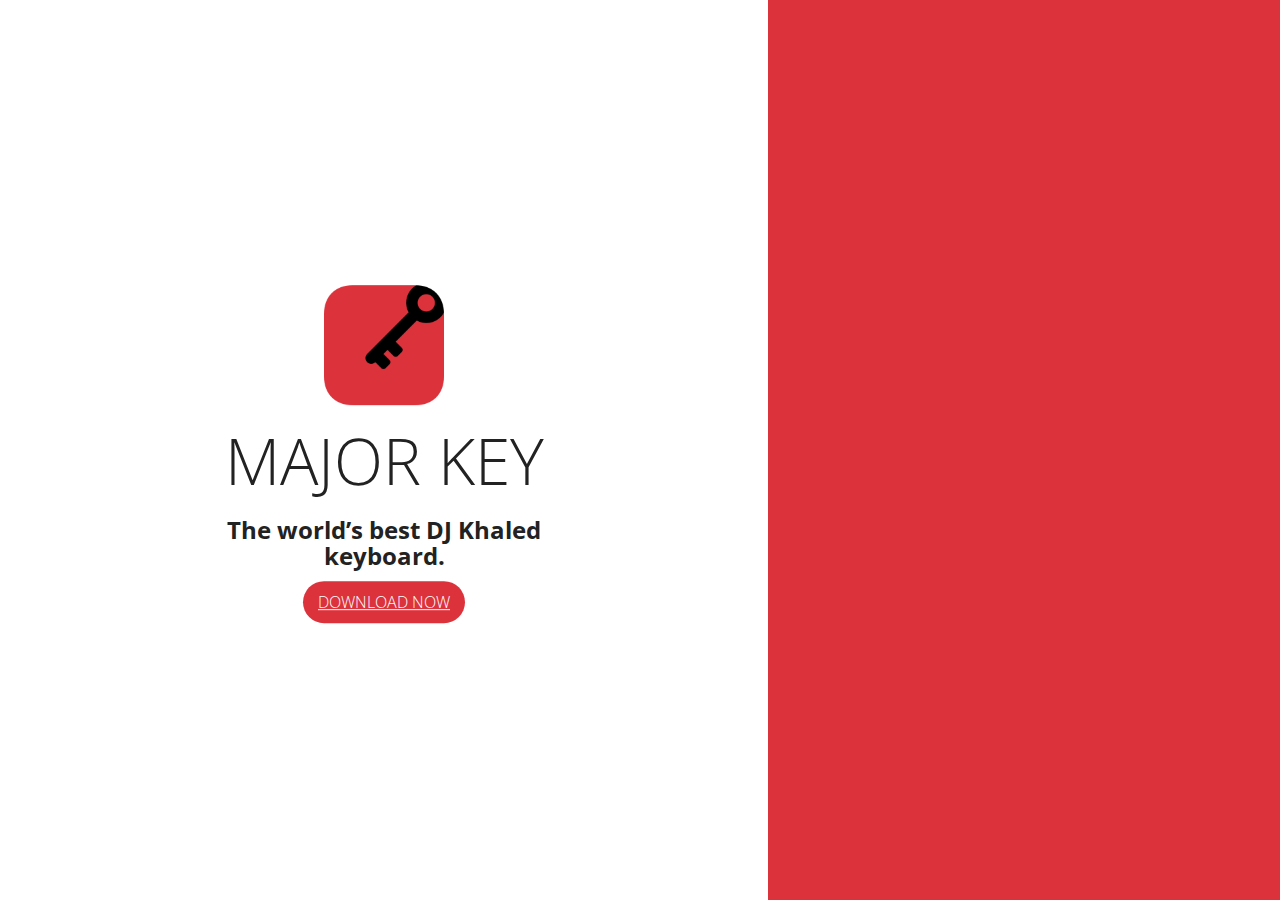
==== index.html @ be2f9a2a "update image location" ====
<!doctype html>
<!--[if lt IE 7]>      <html class="no-js lt-ie9 lt-ie8 lt-ie7" lang=""> <![endif]-->
<!--[if IE 7]>         <html class="no-js lt-ie9 lt-ie8" lang=""> <![endif]-->
<!--[if IE 8]>         <html class="no-js lt-ie9" lang=""> <![endif]-->
<!--[if gt IE 8]><!--> <html class="no-js" lang=""> <!--<![endif]-->
    <head>
        <meta charset="utf-8">
        <meta http-equiv="X-UA-Compatible" content="IE=edge,chrome=1">
        <title>Major Key — Quotes from the Internet's Favorite Jetskiier</title>
        <meta name="description" content="">
        <meta name="viewport" content="width=device-width, initial-scale=1">
        <link rel="apple-touch-icon" sizes="57x57" href="img/apple-icon-57x57.png">
        <link rel="apple-touch-icon" sizes="60x60" href="img/apple-icon-60x60.png">
        <link rel="apple-touch-icon" sizes="72x72" href="img/apple-icon-72x72.png">
        <link rel="apple-touch-icon" sizes="76x76" href="img/apple-icon-76x76.png">
        <link rel="apple-touch-icon" sizes="114x114" href="img/apple-icon-114x114.png">
        <link rel="apple-touch-icon" sizes="120x120" href="img/apple-icon-120x120.png">
        <link rel="apple-touch-icon" sizes="144x144" href="img/apple-icon-144x144.png">
        <link rel="apple-touch-icon" sizes="152x152" href="img/apple-icon-152x152.png">
        <link rel="apple-touch-icon" sizes="180x180" href="img/apple-icon-180x180.png">
        <link rel="icon" type="image/png" sizes="192x192"  href="img/android-icon-192x192.png">
        <link rel="icon" type="image/png" sizes="32x32" href="img/favicon-32x32.png">
        <link rel="icon" type="image/png" sizes="96x96" href="img/favicon-96x96.png">
        <link rel="icon" type="image/png" sizes="16x16" href="img/favicon-16x16.png">
        <meta name="msapplication-TileColor" content="#ffffff">
        <meta name="msapplication-TileImage" content="img/ms-icon-144x144.png">
        <meta name="theme-color" content="#ffffff">

        <link rel="stylesheet" href="css/normalize.min.css">
        <link rel="stylesheet" href="css/main.css">
        <link href='https://fonts.googleapis.com/css?family=Open+Sans:400,300,600' rel='stylesheet' type='text/css'>
        <link rel="stylesheet" type="
        text/css" href="css/styles.css">

        <meta name="twitter:card" content="summary_large_image">
        <meta name="twitter:site" content="@meghhv">
        <meta name="twitter:creator" content="@meghhv">
        <meta name="twitter:title" content="Major Key — Quotes from the Internet's Favorite Jetskiier">
        <meta name="twitter:description" content="They don't want you to have this app. But you're smart and you gonna download this app. Choose from over 80 quotes pulled straight from the snaps we all love. You're always one tap away from the key, lion, and bless up emojis.

        Send a quote. And anotha one. And anotha one. And anotha one.">
        <meta name="twitter:image" content="img/opengraph-img.png">

        <meta property="og:url" content="http://majorkey.co" />
        <meta property="og:title" content="Major Key — Quotes from the Internet's Favorite Jetskiier" />
        <meta descroption="og:description" content="They don't want you to have this app. But you're smart and you gonna download this app. Choose from over 80 quotes pulled straight from the snaps we all love. You're always one tap away from the key, lion, and bless up emojis." />
        <meta property="og:site_name" content="Major Key" />
        <meta property="og:image" content="http://majorkey.co/img/opengraph-image.png" />


        <script src="js/vendor/modernizr-2.8.3-respond-1.4.2.min.js"></script>
    </head>
    <body>
        <!--[if lt IE 8]>
            <p class="browserupgrade">You are using an <strong>outdated</strong> browser. Please <a href="http://browsehappy.com/">upgrade your browser</a> to improve your experience.</p>
        <![endif]-->

     <!--    <div class="header-container">
            <header class="wrapper clearfix">
                <h1 class="title">h1.title</h1>
                <nav>
                    <ul>
                        <li><a href="#">nav ul li a</a></li>
                        <li><a href="#">nav ul li a</a></li>
                        <li><a href="#">nav ul li a</a></li>
                    </ul>
                </nav>
            </header>
        </div>

        <div class="main-container">
            <div class="main wrapper clearfix">


                <div >
                    <button class="round-button">DOWNLOAD NOW</button>
                </div>
            </div>
        </div>  --><!-- #main-container -->

        <div class="left-box">
            <div class="info-box centered">
                <img class="app-icon" src="img/app-icon-60@3x.png">
                <h1 class="main-title">MAJOR KEY</h1>
                <h2>The world’s best DJ Khaled keyboard.</h2>
                <a href="https://itunes.apple.com/us/app/major-key/id1076237452?ls=1&mt=8" target="_blank" class="round-button red-bg">DOWNLOAD NOW</a>
            </div>

        </div>

        <div class="right-box red-bg">
            <div class="info-box centered">
                <div class="iphone" src="img/black_iphone_outline.png">
            </div>
        </div>
<!--
        <div class="footer-container">
            <footer class="wrapper">
                <h3>footer</h3>
            </footer>
        </div> -->

        <script src="js/main.js"></script>

        <!-- Google Analytics: change UA-XXXXX-X to be your site's ID. -->
        <script>
            (function(b,o,i,l,e,r){b.GoogleAnalyticsObject=l;b[l]||(b[l]=
            function(){(b[l].q=b[l].q||[]).push(arguments)});b[l].l=+new Date;
            e=o.createElement(i);r=o.getElementsByTagName(i)[0];
            e.src='//www.google-analytics.com/analytics.js';
            r.parentNode.insertBefore(e,r)}(window,document,'script','ga'));
            ga('create','UA-73429912-1','auto');ga('send','pageview');
        </script>
    </body>
</html>
---- css/main.css ----
/*! HTML5 Boilerplate v5.0 | MIT License | http://h5bp.com/ */

html {
    color: #222;
    font-size: 1em;
    line-height: 1.4;
}

::-moz-selection {
    background: #b3d4fc;
    text-shadow: none;
}

::selection {
    background: #b3d4fc;
    text-shadow: none;
}

hr {
    display: block;
    height: 1px;
    border: 0;
    border-top: 1px solid #ccc;
    margin: 1em 0;
    padding: 0;
}

audio,
canvas,
iframe,
img,
svg,
video {
    vertical-align: middle;
}

fieldset {
    border: 0;
    margin: 0;
    padding: 0;
}

textarea {
    resize: vertical;
}

.browserupgrade {
    margin: 0.2em 0;
    background: #ccc;
    color: #000;
    padding: 0.2em 0;
}


/* ===== Initializr Styles ==================================================
   Author: Jonathan Verrecchia - verekia.com/initializr/responsive-template
   ========================================================================== */

body {
    font: 16px/26px Helvetica, Helvetica Neue, Arial;
}

.wrapper {
    width: 90%;
    margin: 0 5%;
}

/* ===================
    ALL: Orange Theme
   =================== */

.header-container {
    border-bottom: 20px solid #e44d26;
}

.footer-container,
.main aside {
    border-top: 20px solid #e44d26;
}

.header-container,
.footer-container,
.main aside {
    background: #f16529;
}

.title {
    color: white;
}

/* ==============
    MOBILE: Menu
   ============== */

nav ul {
    margin: 0;
    padding: 0;
    list-style-type: none;
}

nav a {
    display: block;
    margin-bottom: 10px;
    padding: 15px 0;

    text-align: center;
    text-decoration: none;
    font-weight: bold;

    color: white;
    background: #e44d26;
}

nav a:hover,
nav a:visited {
    color: white;
}

nav a:hover {
    text-decoration: underline;
}

/* ==============
    MOBILE: Main
   ============== */

.main {
    padding: 30px 0;
}

.main article h1 {
    font-size: 2em;
}

.main aside {
    color: white;
    padding: 0px 5% 10px;
}

.footer-container footer {
    color: white;
    padding: 20px 0;
}

/* ===============
    ALL: IE Fixes
   =============== */

.ie7 .title {
    padding-top: 20px;
}

/* ==========================================================================
   Author's custom styles
   ========================================================================== */















/* ==========================================================================
   Media Queries
   ========================================================================== */

@media only screen and (min-width: 480px) {

/* ====================
    INTERMEDIATE: Menu
   ==================== */

    nav a {
        float: left;
        width: 27%;
        margin: 0 1.7%;
        padding: 25px 2%;
        margin-bottom: 0;
    }

    nav li:first-child a {
        margin-left: 0;
    }

    nav li:last-child a {
        margin-right: 0;
    }

/* ========================
    INTERMEDIATE: IE Fixes
   ======================== */

    nav ul li {
        display: inline;
    }

    .oldie nav a {
        margin: 0 0.7%;
    }
}

@media only screen and (min-width: 768px) {

/* ====================
    WIDE: CSS3 Effects
   ==================== */

    .header-container,
    .main aside {
        -webkit-box-shadow: 0 5px 10px #aaa;
           -moz-box-shadow: 0 5px 10px #aaa;
                box-shadow: 0 5px 10px #aaa;
    }

/* ============
    WIDE: Menu
   ============ */

    .title {
        float: left;
    }

    nav {
        float: right;
        width: 38%;
    }

/* ============
    WIDE: Main
   ============ */

    .main article {
        float: left;
        width: 57%;
    }

    .main aside {
        float: right;
        width: 28%;
    }
}

@media only screen and (min-width: 1140px) {

/* ===============
    Maximal Width
   =============== */

    .wrapper {
        width: 1026px; /* 1140px - 10% for margins */
        margin: 0 auto;
    }
}

/* ==========================================================================
   Helper classes
   ========================================================================== */

.hidden {
    display: none !important;
    visibility: hidden;
}

.visuallyhidden {
    border: 0;
    clip: rect(0 0 0 0);
    height: 1px;
    margin: -1px;
    overflow: hidden;
    padding: 0;
    position: absolute;
    width: 1px;
}

.visuallyhidden.focusable:active,
.visuallyhidden.focusable:focus {
    clip: auto;
    height: auto;
    margin: 0;
    overflow: visible;
    position: static;
    width: auto;
}

.invisible {
    visibility: hidden;
}

.clearfix:before,
.clearfix:after {
    content: " ";
    display: table;
}

.clearfix:after {
    clear: both;
}

.clearfix {
    *zoom: 1;
}

/* ==========================================================================
   Print styles
   ========================================================================== */

@media print {
    *,
    *:before,
    *:after {
        background: transparent !important;
        color: #000 !important;
        box-shadow: none !important;
        text-shadow: none !important;
    }

    a,
    a:visited {
        text-decoration: underline;
    }

    a[href]:after {
        content: " (" attr(href) ")";
    }

    abbr[title]:after {
        content: " (" attr(title) ")";
    }

    a[href^="#"]:after,
    a[href^="javascript:"]:after {
        content: "";
    }

    pre,
    blockquote {
        border: 1px solid #999;
        page-break-inside: avoid;
    }

    thead {
        display: table-header-group;
    }

    tr,
    img {
        page-break-inside: avoid;
    }

    img {
        max-width: 100% !important;
    }

    p,
    h2,
    h3 {
        orphans: 3;
        widows: 3;
    }

    h2,
    h3 {
        page-break-after: avoid;
    }
}
---- css/styles.css ----
html, body {
	width: 100%;
	height: 100%;
}

body {
	font-family: 'Open Sans', "HelveticaNeue-Light", "Helvetica Neue Light", "Helvetica Neue", Helvetica, Arial, "Lucida Grande", sans-serif; 
   font-weight: 300;
   background: black;
}

.red-bg {
	background: #DC323C;
	color: white;
}

.round-button {
	border: none;
	border-radius: 99px;
	padding: 10px 15px;
	min-width: 250px;
}

.left-box {
	width: 60%;
	height: 100%;
	background: white;
	margin: 0;
	padding: 0;
	float: left;
	position: relative;
	text-align: center;
}

.right-box {
	width: 40%;
	height:100%;
	margin: 0;
	padding: 0;
	float: right;
	position: relative;
	text-align: center;
}

.centered {
	position: absolute;
	top: 50%;
	left: 50%;
	-moz-transform: translateX(-50%) translateY(-50%);
	-webkit-transform: translateX(-50%) translateY(-50%);
	-o-transform: translateX(-50%) translateY(-50%);
	-ms-transform: translateX(-50%) translateY(-50%);
	transform: translateX(-50%) translateY(-50%);
}

.app-icon {
	height: 120px;
    width: 120px;
    margin: 0 auto 10px auto;
    display: block;
}

.main-title {
	font-weight: 300;
	text-align: center;
	font-size: 4em;
	margin-left: auto;
	margin-right: auto;
}

.iphone {
	width: 100%;
	background-image: url(../img/black_iphone_outline.png);
	background-size: cover;
}
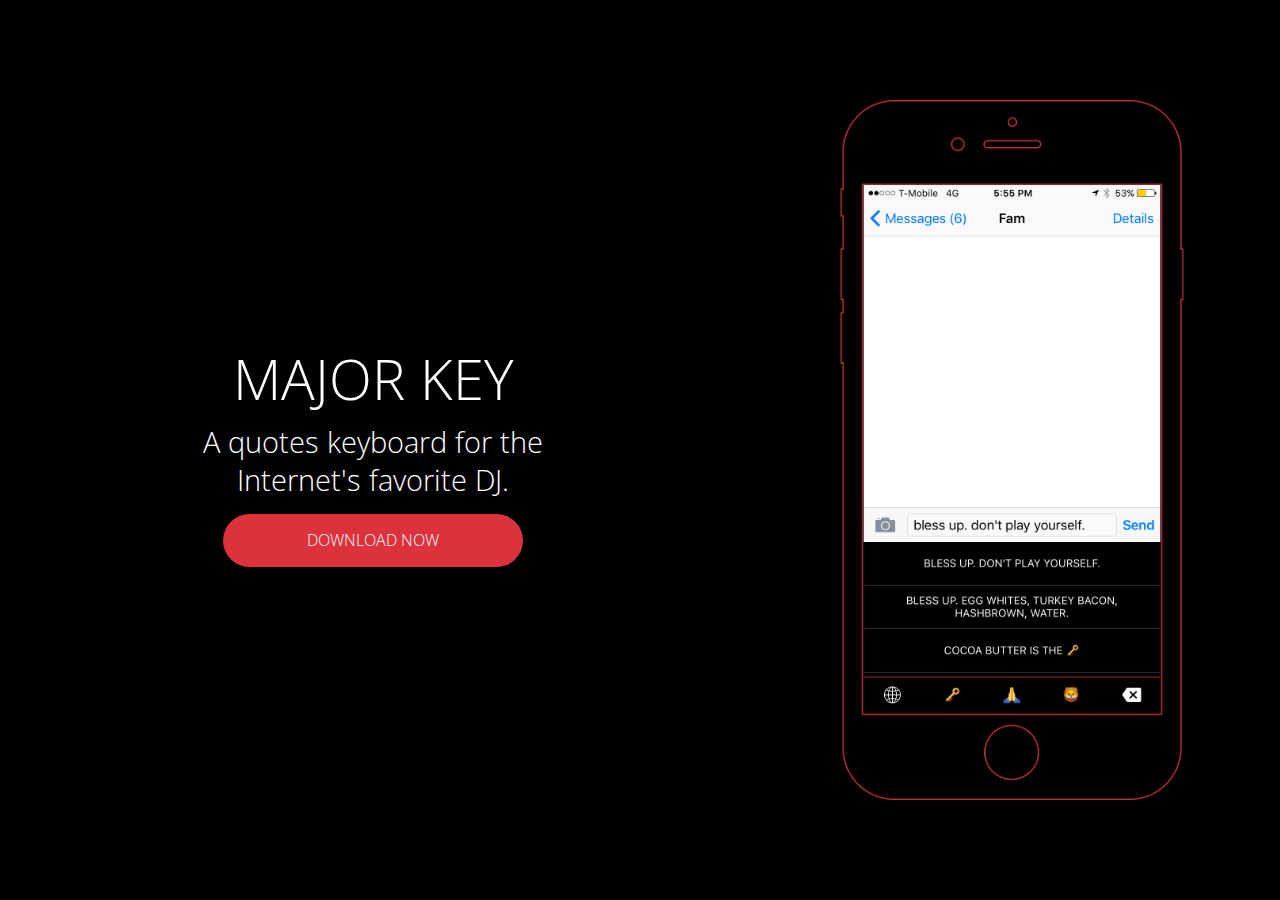
==== commit 666fe304: "add website" ====
--- a/index.html
+++ b/index.html
@@ -29,23 +29,25 @@
         <link rel="stylesheet" href="css/normalize.min.css">
         <link rel="stylesheet" href="css/main.css">
         <link href='https://fonts.googleapis.com/css?family=Open+Sans:400,300,600' rel='stylesheet' type='text/css'>
+        <link rel="stylesheet" type="text/css" href="css/bootstrap.min.css">
         <link rel="stylesheet" type="
         text/css" href="css/styles.css">
+        
 
         <meta name="twitter:card" content="summary_large_image">
         <meta name="twitter:site" content="@meghhv">
         <meta name="twitter:creator" content="@meghhv">
         <meta name="twitter:title" content="Major Key — Quotes from the Internet's Favorite Jetskiier">
-        <meta name="twitter:description" content="They don't want you to have this app. But you're smart and you gonna download this app. Choose from over 80 quotes pulled straight from the snaps we all love. You're always one tap away from the key, lion, and bless up emojis.
-
-        Send a quote. And anotha one. And anotha one. And anotha one.">
-        <meta name="twitter:image" content="img/opengraph-img.png">
+        <meta name="twitter:description" content="They don't want you to have this app. Choose from over 80 quotes pulled straight from the snaps we all love. Send one. And anotha one. And anotha one. And anotha one.">
+        <meta name="twitter:image" content="http://majorkey.co/img/opengraph-image.png">
 
         <meta property="og:url" content="http://majorkey.co" />
         <meta property="og:title" content="Major Key — Quotes from the Internet's Favorite Jetskiier" />
-        <meta descroption="og:description" content="They don't want you to have this app. But you're smart and you gonna download this app. Choose from over 80 quotes pulled straight from the snaps we all love. You're always one tap away from the key, lion, and bless up emojis." />
+        <meta property="og:description" content="They don't want you to have this app. Choose from over 80 quotes pulled straight from the snaps we all love. Send one. And anotha one. And anotha one. And anotha one." />
         <meta property="og:site_name" content="Major Key" />
         <meta property="og:image" content="http://majorkey.co/img/opengraph-image.png" />
+        <meta property="og:image:width" content="1200" />
+        <meta property="og:image:height" content="630" />
 
 
         <script src="js/vendor/modernizr-2.8.3-respond-1.4.2.min.js"></script>
@@ -77,8 +79,31 @@
                 </div>
             </div>
         </div>  --><!-- #main-container -->
+        <div class="container">
+            <div class="row">   
+                <div class="black-bg col-md-7 full-height">
+                    <div class="centered-box centered-box-all ">
+<!--                         <img class="app-icon" src="img/app-icon-60@3x.png">
+ -->                        <h1 class="main-title">MAJOR KEY</h1>
+                        <h2 class="subtitle">A quotes keyboard for the Internet's favorite DJ.</h2>
+                        <a href="https://itunes.apple.com/us/app/major-key/id1076237452?ls=1&mt=8" target="_blank" class="round-button red-bg">DOWNLOAD NOW</a>
+                    </div>
+                </div>
+                <div class="black-bg col-md-5 full-height">
+                     <div class="centered-box centered-box-all">
+                        <div class="preview-device">
+                            <video id="screen" preload="" onplaying="this.controls=false" onload="this.controls=false" poster="img/keyboard_placeholder_img.png" loop="" autoplay="">         <!--       
+                            <source src="https://crimsonkeyboard.com/videos/typing.mp4" type="video/mp4">
+                            <source src="https://crimsonkeyboard.com/videos/typing.webm" type="video/webm"> -->
+                            </video>
+                        </div>
+                    </div>
 
-        <div class="left-box">
+                </div>
+            </div>
+        </div>
+
+        <!-- <div class="left-box responsive-box black-bg">
             <div class="info-box centered">
                 <img class="app-icon" src="img/app-icon-60@3x.png">
                 <h1 class="main-title">MAJOR KEY</h1>
@@ -88,11 +113,11 @@
 
         </div>
 
-        <div class="right-box red-bg">
+        <div class="right-box black-bg">
             <div class="info-box centered">
                 <div class="iphone" src="img/black_iphone_outline.png">
             </div>
-        </div>
+        </div> -->
 <!--
         <div class="footer-container">
             <footer class="wrapper">
--- a/css/styles.css
+++ b/css/styles.css
@@ -7,18 +7,43 @@
 	font-family: 'Open Sans', "HelveticaNeue-Light", "Helvetica Neue Light", "Helvetica Neue", Helvetica, Arial, "Lucida Grande", sans-serif; 
    font-weight: 300;
    background: black;
+   color: white;
 }
 
 .red-bg {
 	background: #DC323C;
-	color: white;
 }
 
 .round-button {
 	border: none;
 	border-radius: 99px;
-	padding: 10px 15px;
+	padding: 15px 15px;
 	min-width: 250px;
+
+	margin-top: 15px;
+    text-align: center;
+    margin-left: auto;
+    margin-right: auto;
+    display: block;
+    width: 300px;
+    text-decoration: none;
+
+    font-size: 16px;
+
+    -webkit-transition: background .3s ease;
+-moz-transition: background .3s ease;
+-ms-transition: background .3s ease;
+-o-transition: background .3s ease;
+transition: background .3s ease;
+
+}
+
+a::visited {
+
+}
+
+a:hover {
+	background: #B72B34;
 }
 
 .left-box {
@@ -30,6 +55,7 @@
 	float: left;
 	position: relative;
 	text-align: center;
+
 }
 
 .right-box {
@@ -40,6 +66,12 @@
 	float: right;
 	position: relative;
 	text-align: center;
+
+	border-left: 1px solid red;
+}
+
+.black-bg {
+	background: black;
 }
 
 .centered {
@@ -64,12 +96,121 @@
 	font-weight: 300;
 	text-align: center;
 	font-size: 4em;
-	margin-left: auto;
-	margin-right: auto;
-}
+	margin: 5px auto;
+	width: 350px;
+}
+
+.subtitle {
+    text-align: center;
+    margin: 0px auto;
+    font-weight: 300;
+   	width: 350px;
+   	font-size: 2.1em;
+   	line-height: 38px;
+
+}
+
+
 
 .iphone {
 	width: 100%;
 	background-image: url(../img/black_iphone_outline.png);
 	background-size: cover;
-}+}
+
+
+
+.container {
+	width: 100%;
+	height: 100%;
+}
+
+.row {
+	height: 100%;
+}
+
+.col-md-7 {
+	height: 100%;
+	position: relative;
+}
+
+.centered-box {
+	position: absolute;
+	margin-left: auto;
+    margin-right: auto;
+}
+
+.centered-box-horizontal {   
+    top: 50%;
+    -moz-transform: translateX(-50%);
+	-webkit-transform: translateX(-50%);
+	-o-transform: translateX(-50%) ;
+	-ms-transform: translateX(-50%);
+	transform: translateX(-50%);
+}
+
+.full-height {
+	height: 100%;
+}
+
+a,
+a:visited,
+a:active,
+a:hover {
+	color: white;
+	text-decoration: none;
+}
+
+
+.centered-box-all {
+	top: 50%;
+	left: 50%;
+    -moz-transform: translateX(-50%) translateY(-50%);
+	-webkit-transform: translateX(-50%) translateY(-50%);
+	-o-transform: translateX(-50%) translateY(-50%);
+	-ms-transform: translateX(-50%) translateY(-50%);
+	transform: translateX(-50%) translateY(-50%);
+}
+
+.preview-device {
+	background: url(../img/red_iphone_outline.png) no-repeat;
+    height: 700px;
+    background-size: contain;
+    width: 345px;
+    margin-left: auto;
+    margin-right: auto;
+}
+
+#screen {
+	height: 528px;
+    margin-left: 23px;
+    width: 300p;
+    margin-top: 85px;
+}
+
+@media only screen and (min-width: 768px) {
+    /* tablets and desktop */
+}
+
+
+@media only screen and (max-width: 767px) and (orientation: portrait) {
+    /* portrait phones */
+    .centered-box {
+    	position: relative;
+    	-moz-transform: none;
+		-webkit-transform: none;
+		-o-transform: none;
+		-ms-transform: none;
+		transform: none;
+		top: 0;
+		left: 0;
+		margin-top: 30px;
+    }
+
+    .full-height {
+    	height: auto;
+    }
+}
+
+
+
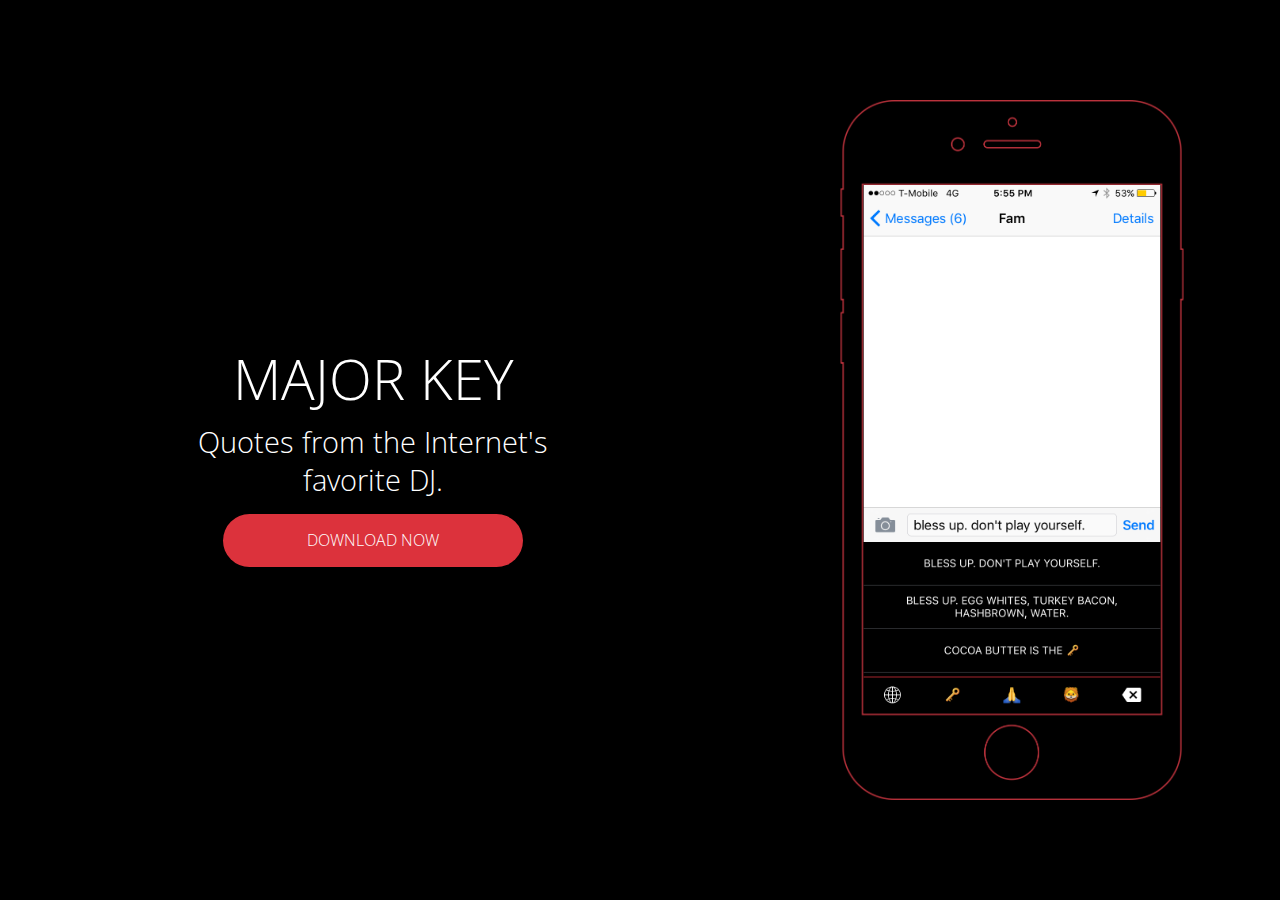
==== commit 86a435d6: "updated subtit;e" ====
--- a/index.html
+++ b/index.html
@@ -85,7 +85,7 @@
                     <div class="centered-box centered-box-all ">
 <!--                         <img class="app-icon" src="img/app-icon-60@3x.png">
  -->                        <h1 class="main-title">MAJOR KEY</h1>
-                        <h2 class="subtitle">A quotes keyboard for the Internet's favorite DJ.</h2>
+                        <h2 class="subtitle">Quotes from the Internet's favorite DJ.</h2>
                         <a href="https://itunes.apple.com/us/app/major-key/id1076237452?ls=1&mt=8" target="_blank" class="round-button red-bg">DOWNLOAD NOW</a>
                     </div>
                 </div>
